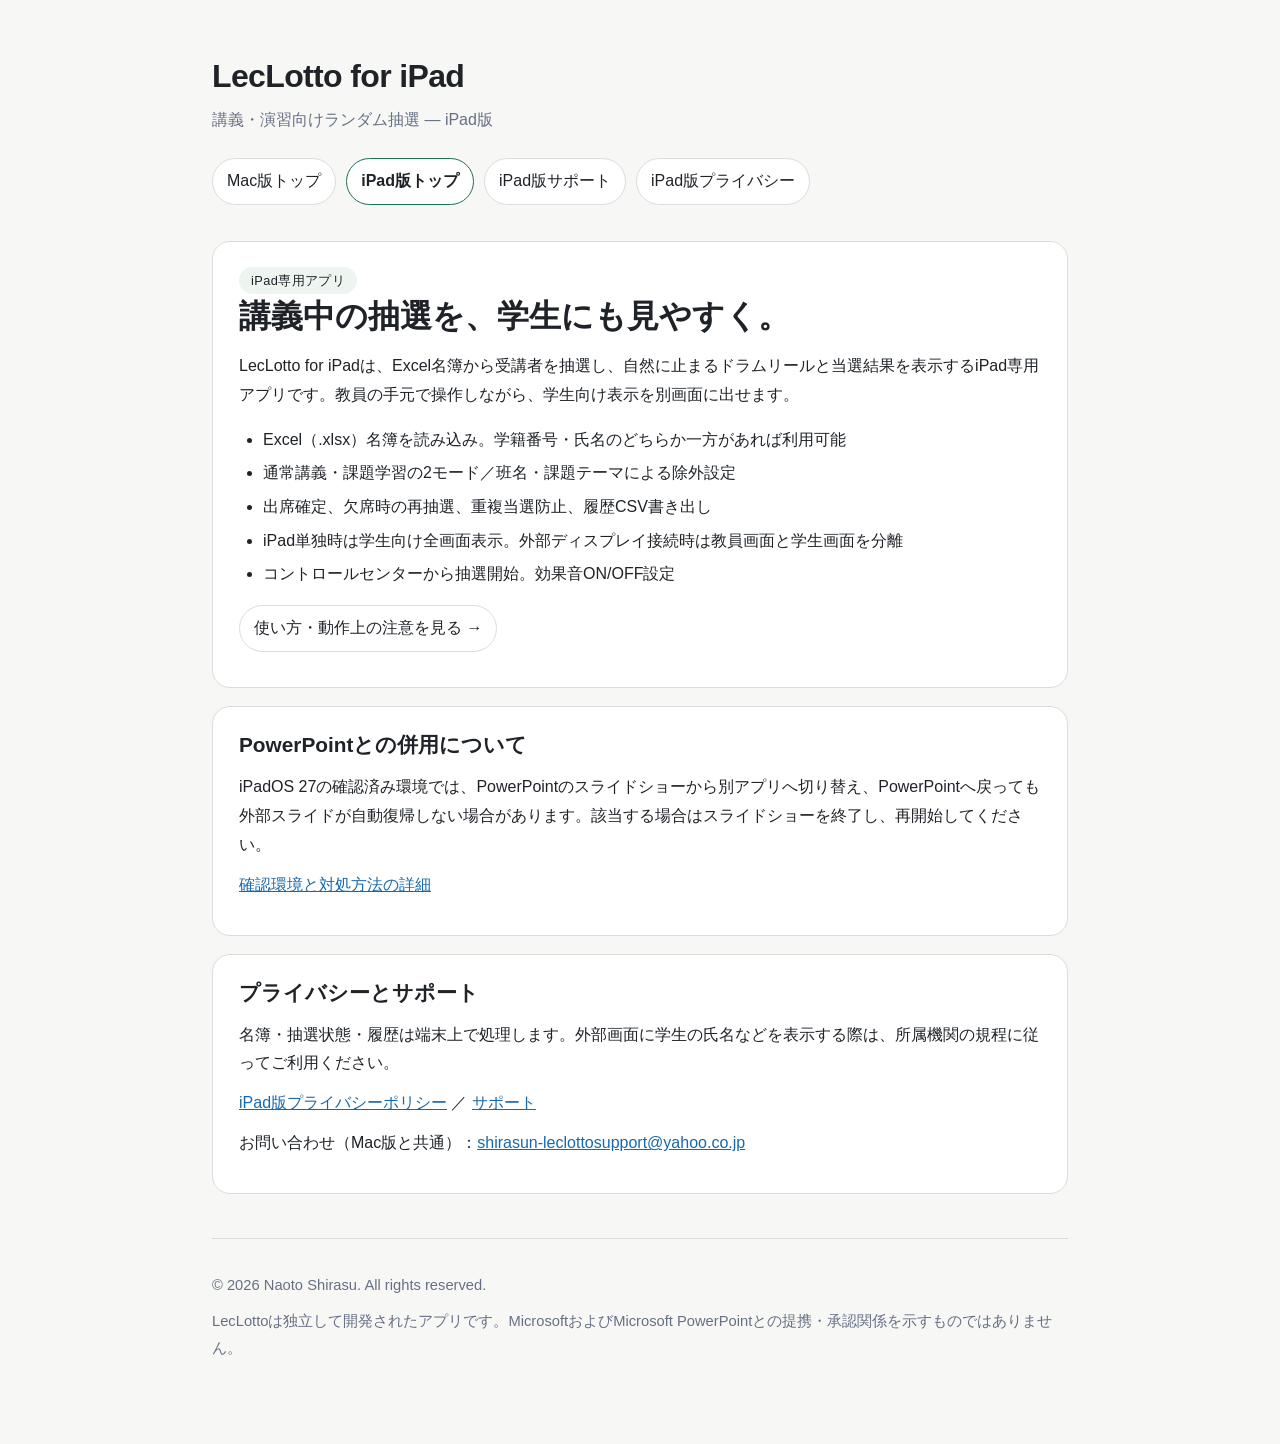
==== ipad/index.html @ 08d64706 "Add files via upload" ====
<!doctype html>
<html lang="ja">
<head>
<meta charset="utf-8">
<meta name="viewport" content="width=device-width, initial-scale=1">
<title>ホーム — LecLotto for iPad</title>
<meta name="description" content="iPad用の講義・演習向けランダム抽選アプリ。名簿、外部学生画面、ドラムリール、履歴CSV。">
<link rel="stylesheet" href="style.css">
</head>
<body><main><header><div class="brand">LecLotto for iPad</div><div class="tagline">講義・演習向けランダム抽選 — iPad版</div></header>
<nav aria-label="サイト内ナビゲーション"><a href="../index.html">Mac版トップ</a><a href="index.html" aria-current="page">iPad版トップ</a><a href="support.html">iPad版サポート</a><a href="privacy.html">iPad版プライバシー</a></nav>
<section>
  <span class="pill">iPad専用アプリ</span>
  <h1>講義中の抽選を、学生にも見やすく。</h1>
  <p>LecLotto for iPadは、Excel名簿から受講者を抽選し、自然に止まるドラムリールと当選結果を表示するiPad専用アプリです。教員の手元で操作しながら、学生向け表示を別画面に出せます。</p>
  <ul><li>Excel（.xlsx）名簿を読み込み。学籍番号・氏名のどちらか一方があれば利用可能</li>
  <li>通常講義・課題学習の2モード／班名・課題テーマによる除外設定</li>
  <li>出席確定、欠席時の再抽選、重複当選防止、履歴CSV書き出し</li>
  <li>iPad単独時は学生向け全画面表示。外部ディスプレイ接続時は教員画面と学生画面を分離</li>
  <li>コントロールセンターから抽選開始。効果音ON/OFF設定</li></ul>
  <p><a class="button" href="support.html">使い方・動作上の注意を見る →</a></p>
</section>
<section><h2>PowerPointとの併用について</h2>
  <p>iPadOS 27の確認済み環境では、PowerPointのスライドショーから別アプリへ切り替え、PowerPointへ戻っても外部スライドが自動復帰しない場合があります。該当する場合はスライドショーを終了し、再開始してください。</p>
  <p><a href="support.html#powerpoint">確認環境と対処方法の詳細</a></p>
</section>
<section><h2>プライバシーとサポート</h2>
  <p>名簿・抽選状態・履歴は端末上で処理します。外部画面に学生の氏名などを表示する際は、所属機関の規程に従ってご利用ください。</p>
  <p><a href="privacy.html">iPad版プライバシーポリシー</a> ／ <a href="support.html">サポート</a></p>
  <p>お問い合わせ（Mac版と共通）：<a href="mailto:shirasun-leclottosupport@yahoo.co.jp">shirasun-leclottosupport@yahoo.co.jp</a></p>
</section>
<footer><p>© 2026 Naoto Shirasu. All rights reserved.</p><p>LecLottoは独立して開発されたアプリです。MicrosoftおよびMicrosoft PowerPointとの提携・承認関係を示すものではありません。</p></footer></main></body>
</html>
---- ipad/style.css ----
@charset "UTF-8";
:root{color-scheme:light dark;--bg:#f7f7f5;--card:#fff;--text:#1f2328;--muted:#667085;--accent:#1f6f54;--border:#d9dedb;--link:#1769aa;--soft:#eef5f1}
@media(prefers-color-scheme:dark){:root{--bg:#101412;--card:#171c19;--text:#edf2ef;--muted:#aab4ae;--accent:#66c29a;--border:#303a34;--link:#74b7e8;--soft:#22312a}}
*{box-sizing:border-box}html{scroll-behavior:smooth}body{margin:0;background:var(--bg);color:var(--text);font-family:-apple-system,BlinkMacSystemFont,"Helvetica Neue","Hiragino Sans","Yu Gothic",Meiryo,sans-serif;line-height:1.8}
main{max-width:900px;margin:auto;padding:48px 22px 72px}.brand{font-size:2rem;font-weight:750;letter-spacing:-.02em}.tagline,.small,footer{color:var(--muted)}nav{margin:24px 0 36px;display:flex;gap:10px;flex-wrap:wrap}nav a,.button{display:inline-block;border:1px solid var(--border);border-radius:999px;padding:8px 14px;text-decoration:none;color:var(--text);background:var(--card)}nav a:hover,.button:hover{border-color:var(--accent)}nav a[aria-current="page"]{border-color:var(--accent);font-weight:650}section{background:var(--card);border:1px solid var(--border);border-radius:18px;padding:24px 26px;margin:18px 0}h1,h2,h3{line-height:1.35}h1{font-size:2rem;margin:0 0 14px}h2{font-size:1.3rem;margin:0 0 14px}h3{font-size:1.09rem;margin:1.4em 0 .3em}p{margin:.7em 0}ul,ol{padding-left:1.5em}li{margin:.3em 0}a{color:var(--link)}.small,footer{font-size:.92rem}.note{border-left:4px solid var(--accent);padding:4px 0 4px 16px;background:var(--soft)}.pill{display:inline-block;font-size:.8rem;letter-spacing:.03em;padding:2px 12px;border-radius:999px;background:var(--soft);color:var(--text)}table{border-collapse:collapse;width:100%;margin:16px 0}th,td{border-bottom:1px solid var(--border);text-align:left;vertical-align:top;padding:10px 8px}th{width:33%}footer{margin-top:44px;border-top:1px solid var(--border);padding-top:22px}kbd{border:1px solid var(--border);border-bottom-width:2px;border-radius:6px;padding:1px 6px;background:var(--bg);font-family:ui-monospace,SFMono-Regular,Menlo,monospace;font-size:.95em}a:focus-visible{outline:3px solid var(--accent);outline-offset:3px}@media(max-width:600px){main{padding:25px 16px 45px}.brand{font-size:1.7rem}section{padding:20px 18px}h1{font-size:1.6rem}}
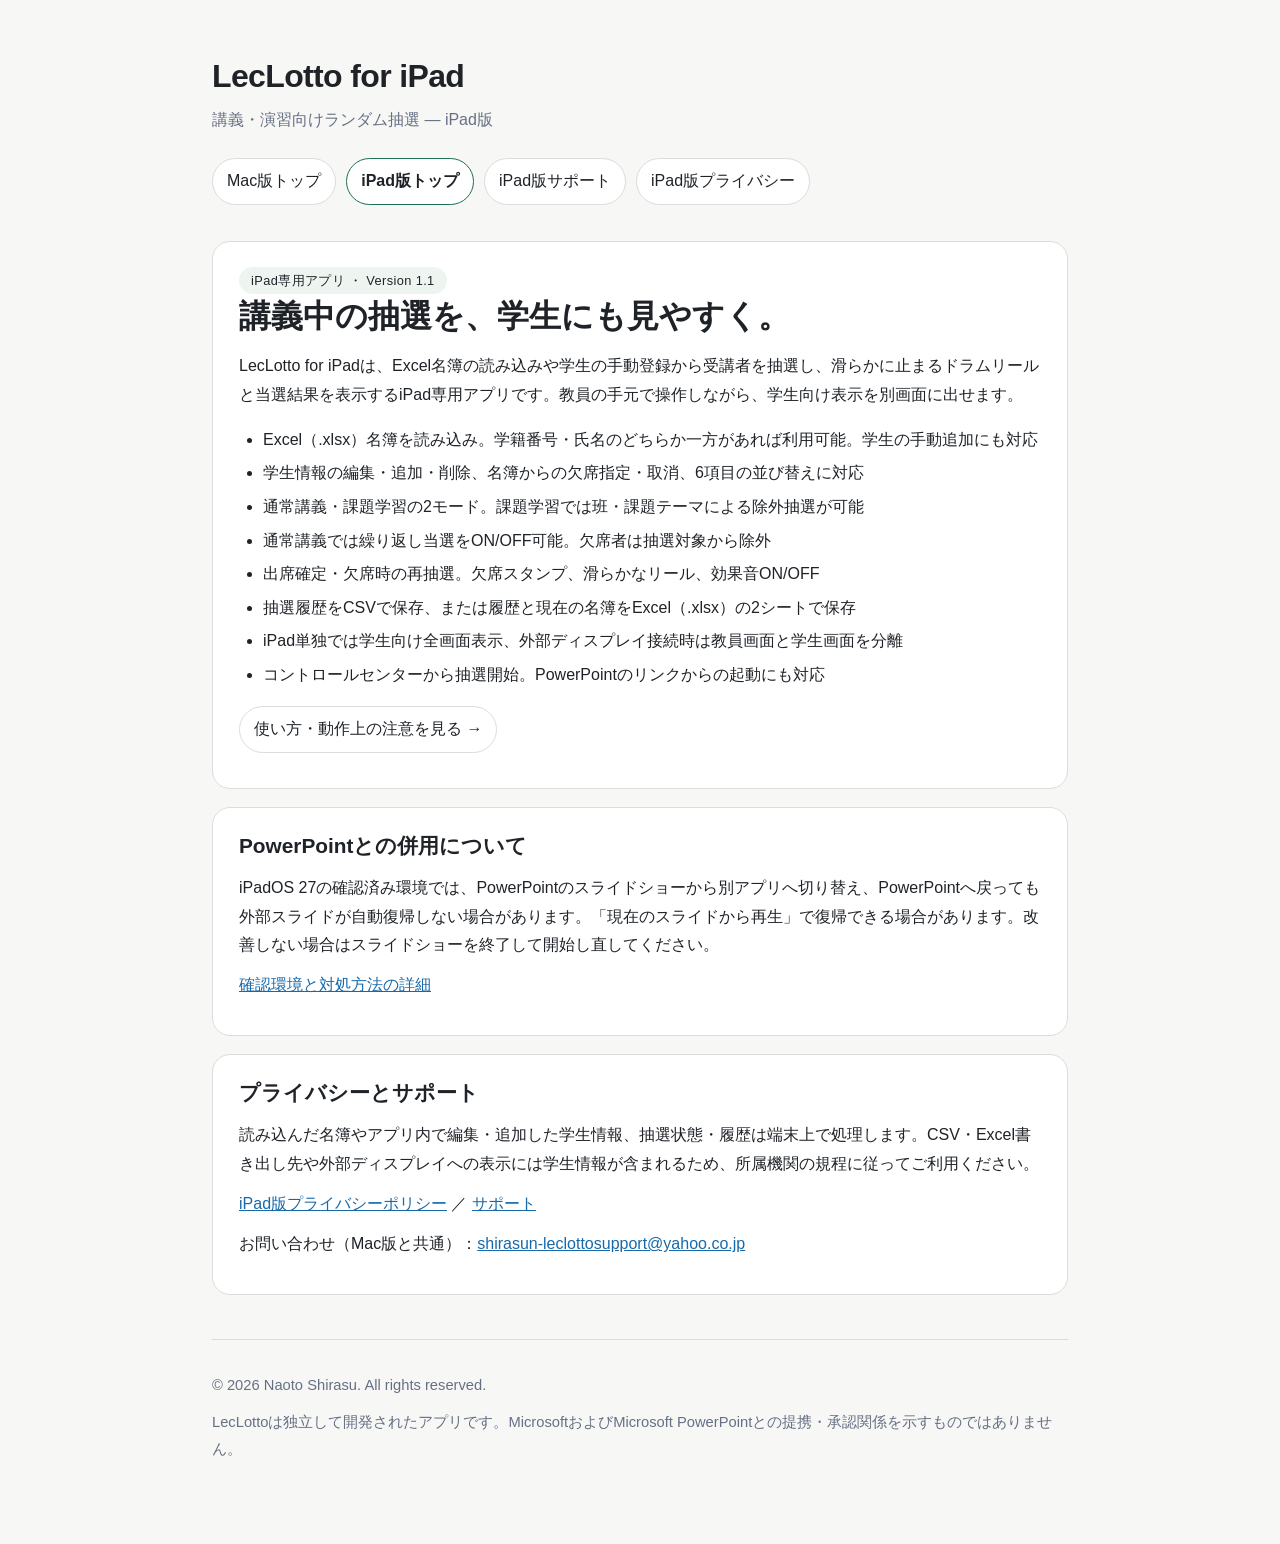
==== commit c4a5effd: "Update iPad home page for LecLotto 1.1" ====
--- a/ipad/index.html
+++ b/ipad/index.html
@@ -4,28 +4,33 @@
 <meta charset="utf-8">
 <meta name="viewport" content="width=device-width, initial-scale=1">
 <title>ホーム — LecLotto for iPad</title>
-<meta name="description" content="iPad用の講義・演習向けランダム抽選アプリ。名簿、外部学生画面、ドラムリール、履歴CSV。">
+<meta name="description" content="LecLotto for iPad 1.1。講義用ランダム抽選、Control Center、外部ディスプレイ、名簿編集、欠席管理、繰り返し当選、Excel書き出しに対応。">
 <link rel="stylesheet" href="style.css">
 </head>
 <body><main><header><div class="brand">LecLotto for iPad</div><div class="tagline">講義・演習向けランダム抽選 — iPad版</div></header>
 <nav aria-label="サイト内ナビゲーション"><a href="../index.html">Mac版トップ</a><a href="index.html" aria-current="page">iPad版トップ</a><a href="support.html">iPad版サポート</a><a href="privacy.html">iPad版プライバシー</a></nav>
 <section>
-  <span class="pill">iPad専用アプリ</span>
+  <span class="pill">iPad専用アプリ ・ Version 1.1</span>
   <h1>講義中の抽選を、学生にも見やすく。</h1>
-  <p>LecLotto for iPadは、Excel名簿から受講者を抽選し、自然に止まるドラムリールと当選結果を表示するiPad専用アプリです。教員の手元で操作しながら、学生向け表示を別画面に出せます。</p>
-  <ul><li>Excel（.xlsx）名簿を読み込み。学籍番号・氏名のどちらか一方があれば利用可能</li>
-  <li>通常講義・課題学習の2モード／班名・課題テーマによる除外設定</li>
-  <li>出席確定、欠席時の再抽選、重複当選防止、履歴CSV書き出し</li>
-  <li>iPad単独時は学生向け全画面表示。外部ディスプレイ接続時は教員画面と学生画面を分離</li>
-  <li>コントロールセンターから抽選開始。効果音ON/OFF設定</li></ul>
+  <p>LecLotto for iPadは、Excel名簿の読み込みや学生の手動登録から受講者を抽選し、滑らかに止まるドラムリールと当選結果を表示するiPad専用アプリです。教員の手元で操作しながら、学生向け表示を別画面に出せます。</p>
+  <ul>
+    <li>Excel（.xlsx）名簿を読み込み。学籍番号・氏名のどちらか一方があれば利用可能。学生の手動追加にも対応</li>
+    <li>学生情報の編集・追加・削除、名簿からの欠席指定・取消、6項目の並び替えに対応</li>
+    <li>通常講義・課題学習の2モード。課題学習では班・課題テーマによる除外抽選が可能</li>
+    <li>通常講義では繰り返し当選をON/OFF可能。欠席者は抽選対象から除外</li>
+    <li>出席確定・欠席時の再抽選。欠席スタンプ、滑らかなリール、効果音ON/OFF</li>
+    <li>抽選履歴をCSVで保存、または履歴と現在の名簿をExcel（.xlsx）の2シートで保存</li>
+    <li>iPad単独では学生向け全画面表示、外部ディスプレイ接続時は教員画面と学生画面を分離</li>
+    <li>コントロールセンターから抽選開始。PowerPointのリンクからの起動にも対応</li>
+  </ul>
   <p><a class="button" href="support.html">使い方・動作上の注意を見る →</a></p>
 </section>
 <section><h2>PowerPointとの併用について</h2>
-  <p>iPadOS 27の確認済み環境では、PowerPointのスライドショーから別アプリへ切り替え、PowerPointへ戻っても外部スライドが自動復帰しない場合があります。該当する場合はスライドショーを終了し、再開始してください。</p>
+  <p>iPadOS 27の確認済み環境では、PowerPointのスライドショーから別アプリへ切り替え、PowerPointへ戻っても外部スライドが自動復帰しない場合があります。「現在のスライドから再生」で復帰できる場合があります。改善しない場合はスライドショーを終了して開始し直してください。</p>
   <p><a href="support.html#powerpoint">確認環境と対処方法の詳細</a></p>
 </section>
 <section><h2>プライバシーとサポート</h2>
-  <p>名簿・抽選状態・履歴は端末上で処理します。外部画面に学生の氏名などを表示する際は、所属機関の規程に従ってご利用ください。</p>
+  <p>読み込んだ名簿やアプリ内で編集・追加した学生情報、抽選状態・履歴は端末上で処理します。CSV・Excel書き出し先や外部ディスプレイへの表示には学生情報が含まれるため、所属機関の規程に従ってご利用ください。</p>
   <p><a href="privacy.html">iPad版プライバシーポリシー</a> ／ <a href="support.html">サポート</a></p>
   <p>お問い合わせ（Mac版と共通）：<a href="mailto:shirasun-leclottosupport@yahoo.co.jp">shirasun-leclottosupport@yahoo.co.jp</a></p>
 </section>
